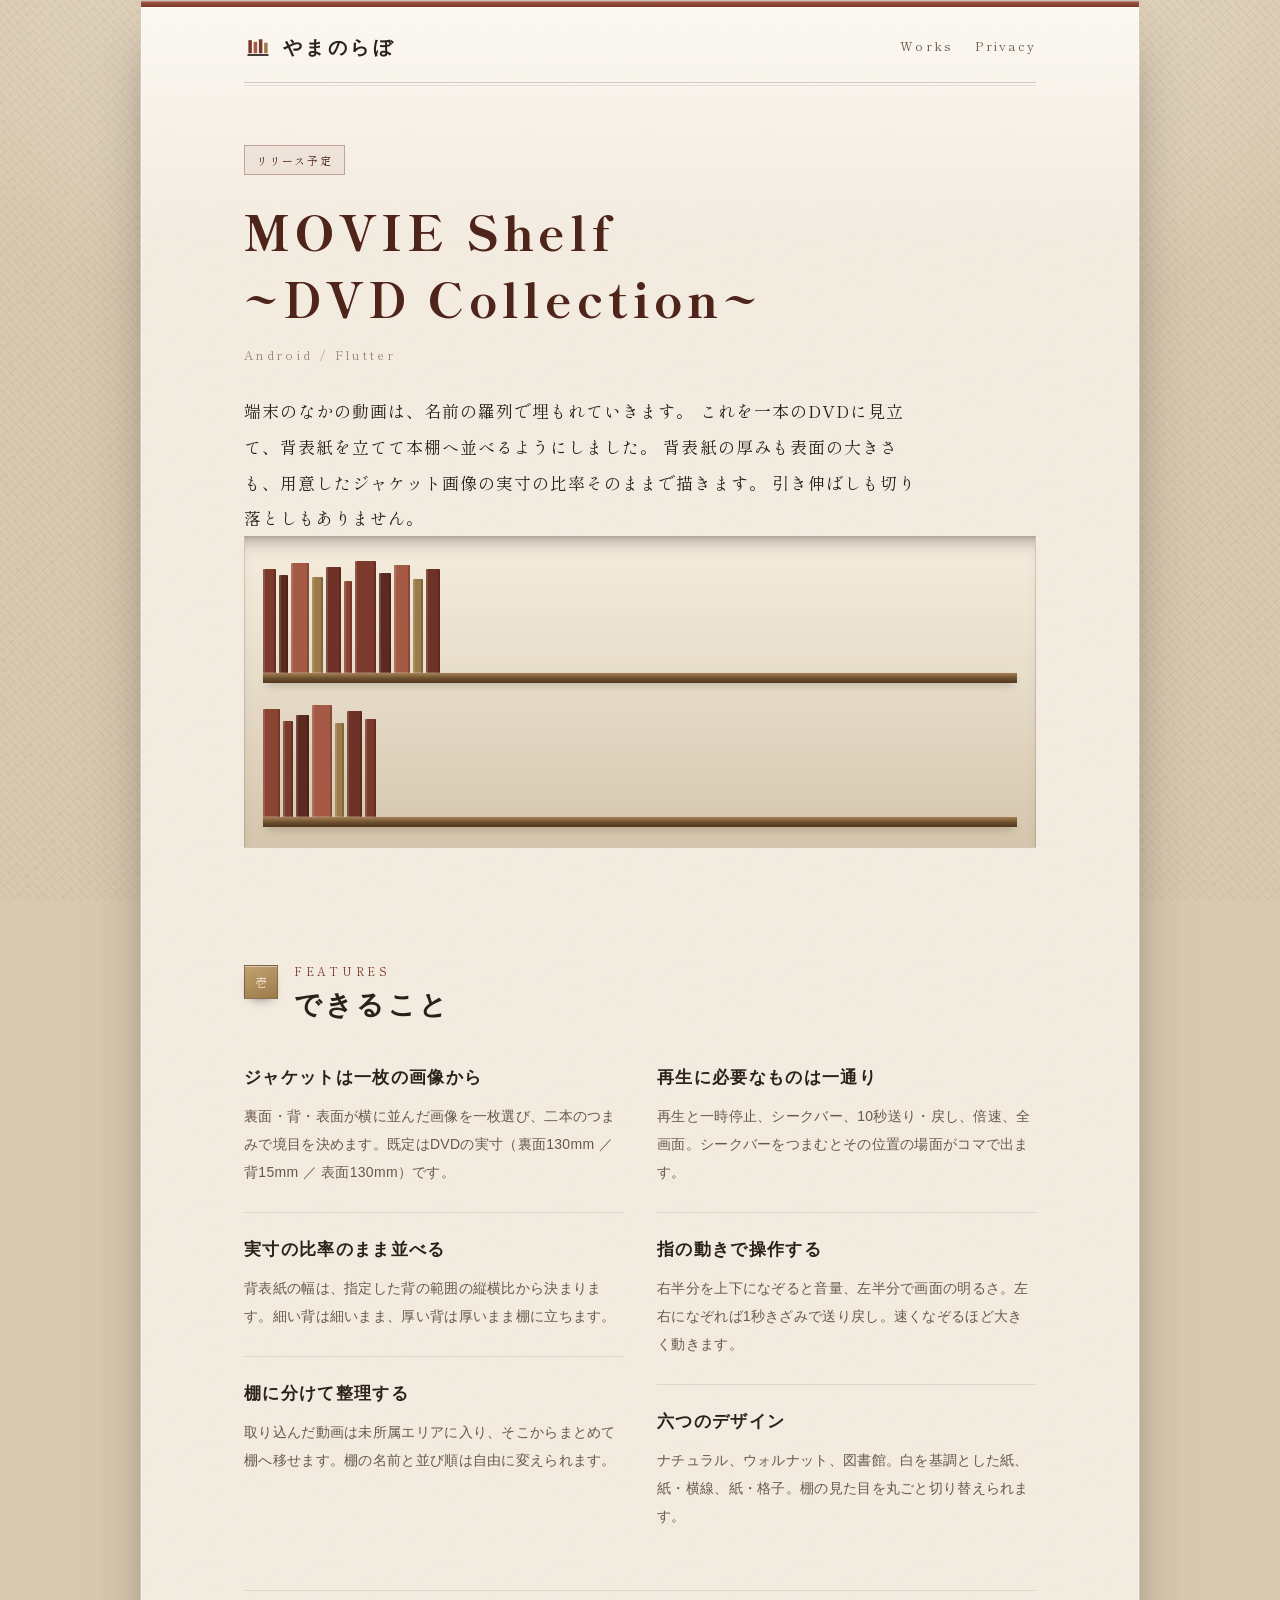
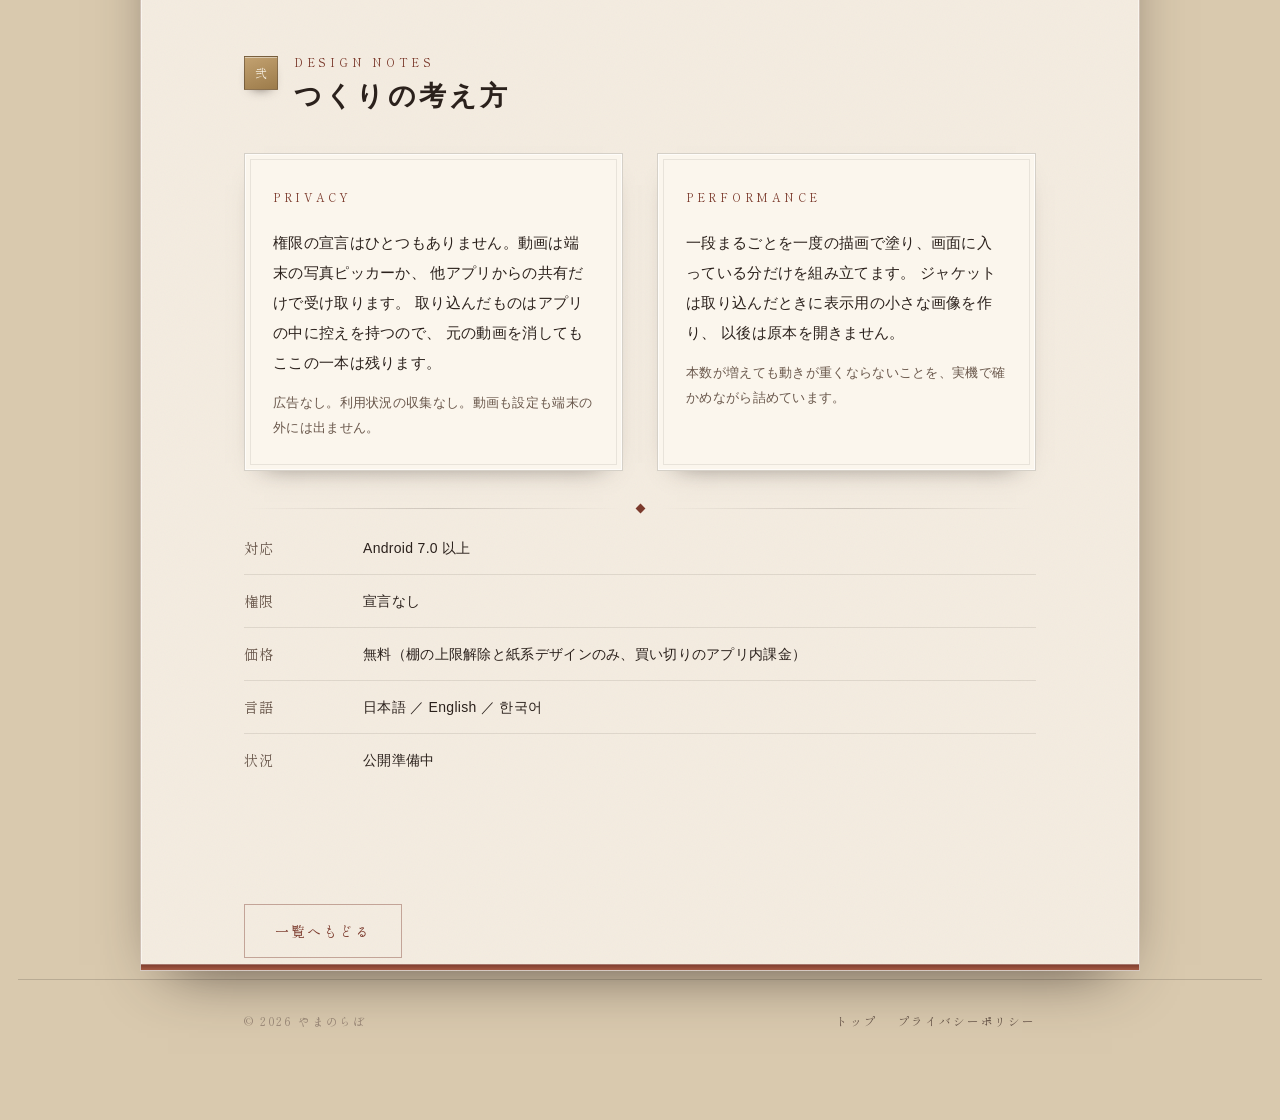
==== movie-shelf.html @ 4695aff2 "Add files via upload" ====
<!DOCTYPE html>
<html lang="ja">
<head>
<meta charset="UTF-8">
<meta name="viewport" content="width=device-width, initial-scale=1.0">
<title>MOVIE Shelf ~DVD Collection~ — やまのらぼ</title>
<meta name="description" content="端末のなかの動画を、背表紙と表面ジャケットのある一本のDVDに見立てて本棚へ並べる Android 向けビューア。権限の宣言はなく、動画も設定も端末の外へ出ません。">
<meta property="og:type" content="article">
<meta property="og:title" content="MOVIE Shelf ~DVD Collection~">
<meta property="og:description" content="動画を、DVDのように本棚へ。">
<link rel="icon" href="data:image/svg+xml,%3Csvg xmlns='http://www.w3.org/2000/svg' viewBox='0 0 32 32'%3E%3Crect width='32' height='32' fill='%23f4ece0'/%3E%3Crect x='5' y='7' width='4' height='15' fill='%237b3a2c'/%3E%3Crect x='11' y='9' width='4' height='13' fill='%23a45a44'/%3E%3Crect x='17' y='6' width='4' height='16' fill='%237b3a2c'/%3E%3Crect x='23' y='10' width='4' height='12' fill='%239c7b4a'/%3E%3Crect x='4' y='23' width='24' height='2' fill='%232b211c'/%3E%3C/svg%3E">
<link rel="preconnect" href="https://fonts.googleapis.com">
<link rel="preconnect" href="https://fonts.gstatic.com" crossorigin>
<link href="https://fonts.googleapis.com/css2?family=Shippori+Mincho+B1:wght@400;600;800&family=Zen+Kaku+Gothic+New:wght@400;500&display=swap" rel="stylesheet">
<link rel="stylesheet" href="style.css">
<style>
  .head { padding: 62px 0 52px; }
  .head .tag { margin-bottom: 22px; }
  .head h1 {
    font-family: var(--mincho);
    font-weight: 800;
    font-size: clamp(28px, 5.6vw, 48px);
    letter-spacing: .1em;
    line-height: 1.4;
    color: var(--brand-deep);
  }
  .head .sub {
    margin-top: 12px;
    font-family: var(--mincho);
    font-size: 12px;
    letter-spacing: .28em;
    color: var(--ink-thin);
  }
  .head .lead {
    margin-top: 26px;
    font-family: var(--mincho);
    font-size: clamp(14.5px, 2.4vw, 17px);
    letter-spacing: .06em;
    line-height: 2.1;
    max-width: 40em;
  }


  .grid2 { display: grid; grid-template-columns: 1fr 1fr; gap: 34px; }
  @media (max-width: 720px) { .grid2 { grid-template-columns: 1fr; gap: 26px; } }

  .feat { border-top: 1px solid var(--rule-soft); padding-top: 20px; margin-top: 26px; }
  .feat:first-of-type { border-top: 0; padding-top: 0; margin-top: 0; }
  .feat h3 {
    font-family: var(--mincho);
    font-weight: 600;
    font-size: 16.5px;
    letter-spacing: .08em;
    margin-bottom: 8px;
  }
  .feat p { font-size: 14px; color: var(--ink-mid); }

  .back { margin: 58px 0 6px; }
</style>
</head>
<body>

<div class="sheet">
<div class="wrap">

  <header>
    <a class="logo" href="./">
      <svg class="mark" viewBox="0 0 32 32" aria-hidden="true">
        <rect x="5" y="7" width="4" height="15" fill="#7b3a2c"/>
        <rect x="11" y="9" width="4" height="13" fill="#a45a44"/>
        <rect x="17" y="6" width="4" height="16" fill="#7b3a2c"/>
        <rect x="23" y="10" width="4" height="12" fill="#9c7b4a"/>
        <rect x="4" y="23" width="24" height="2" fill="#2b211c"/>
      </svg>
      <span class="name">やまのらぼ</span>
    </a>
    <nav>
      <a href="./#works">Works</a>
      <a href="privacy.html">Privacy</a>
    </nav>
  </header>

  <div class="head">
    <span class="tag">リリース予定</span>
    <h1>MOVIE Shelf<br>~DVD Collection~</h1>
    <p class="sub">Android / Flutter</p>
    <p class="lead">
      端末のなかの動画は、名前の羅列で埋もれていきます。
      これを一本のDVDに見立て、背表紙を立てて本棚へ並べるようにしました。
      背表紙の厚みも表面の大きさも、用意したジャケット画像の実寸の比率そのままで描きます。
      引き伸ばしも切り落としもありません。
    </p>

    <div class="shelf" aria-hidden="true">
      <div class="row">
        <i style="width:13px;height:104px;background:#7b3a2c"></i>
        <i style="width:9px;height:98px;background:#5d2a20"></i>
        <i style="width:18px;height:110px;background:#a45a44"></i>
        <i style="width:11px;height:96px;background:#9c7b4a"></i>
        <i style="width:15px;height:106px;background:#6f3226"></i>
        <i style="width:8px;height:92px;background:#8a4433"></i>
        <i style="width:21px;height:112px;background:#7b3a2c"></i>
        <i style="width:12px;height:100px;background:#5d2a20"></i>
        <i style="width:16px;height:108px;background:#a45a44"></i>
        <i style="width:10px;height:94px;background:#9c7b4a"></i>
        <i style="width:14px;height:104px;background:#6f3226"></i>
      </div>
      <div class="plank"></div>
      <div class="row">
        <i style="width:17px;height:108px;background:#8a4433"></i>
        <i style="width:10px;height:96px;background:#7b3a2c"></i>
        <i style="width:13px;height:102px;background:#5d2a20"></i>
        <i style="width:20px;height:112px;background:#a45a44"></i>
        <i style="width:9px;height:94px;background:#9c7b4a"></i>
        <i style="width:15px;height:106px;background:#6f3226"></i>
        <i style="width:11px;height:98px;background:#7b3a2c"></i>
      </div>
      <div class="plank"></div>
    </div>
  </div>

  <!-- ===== 特長 ===== -->
  <section>
    <div class="sec-head">
      <span class="plate">壱</span>
      <div>
        <span class="eyebrow">Features</span>
        <h2>できること</h2>
      </div>
    </div>

    <div class="grid2">
      <div>
        <div class="feat">
          <h3>ジャケットは一枚の画像から</h3>
          <p>裏面・背・表面が横に並んだ画像を一枚選び、二本のつまみで境目を決めます。既定はDVDの実寸（裏面130mm ／ 背15mm ／ 表面130mm）です。</p>
        </div>
        <div class="feat">
          <h3>実寸の比率のまま並べる</h3>
          <p>背表紙の幅は、指定した背の範囲の縦横比から決まります。細い背は細いまま、厚い背は厚いまま棚に立ちます。</p>
        </div>
        <div class="feat">
          <h3>棚に分けて整理する</h3>
          <p>取り込んだ動画は未所属エリアに入り、そこからまとめて棚へ移せます。棚の名前と並び順は自由に変えられます。</p>
        </div>
      </div>

      <div>
        <div class="feat">
          <h3>再生に必要なものは一通り</h3>
          <p>再生と一時停止、シークバー、10秒送り・戻し、倍速、全画面。シークバーをつまむとその位置の場面がコマで出ます。</p>
        </div>
        <div class="feat">
          <h3>指の動きで操作する</h3>
          <p>右半分を上下になぞると音量、左半分で画面の明るさ。左右になぞれば1秒きざみで送り戻し。速くなぞるほど大きく動きます。</p>
        </div>
        <div class="feat">
          <h3>六つのデザイン</h3>
          <p>ナチュラル、ウォルナット、図書館。白を基調とした紙、紙・横線、紙・格子。棚の見た目を丸ごと切り替えられます。</p>
        </div>
      </div>
    </div>
  </section>

  <!-- ===== 考え方 ===== -->
  <section>
    <div class="sec-head">
      <span class="plate">弐</span>
      <div>
        <span class="eyebrow">Design notes</span>
        <h2>つくりの考え方</h2>
      </div>
    </div>

    <div class="grid2">
      <div class="card">
        <span class="eyebrow">Privacy</span>
        <p class="lead" style="margin-top:16px">
          権限の宣言はひとつもありません。動画は端末の写真ピッカーか、
          他アプリからの共有だけで受け取ります。
          取り込んだものはアプリの中に控えを持つので、
          元の動画を消してもここの一本は残ります。
        </p>
        <p class="note" style="margin-top:12px">
          広告なし。利用状況の収集なし。動画も設定も端末の外には出ません。
        </p>
      </div>

      <div class="card">
        <span class="eyebrow">Performance</span>
        <p class="lead" style="margin-top:16px">
          一段まるごとを一度の描画で塗り、画面に入っている分だけを組み立てます。
          ジャケットは取り込んだときに表示用の小さな画像を作り、
          以後は原本を開きません。
        </p>
        <p class="note" style="margin-top:12px">
          本数が増えても動きが重くならないことを、実機で確かめながら詰めています。
        </p>
      </div>
    </div>

    <div class="divider" style="margin:34px 0 10px"><i></i></div>
    <table class="spec">
      <tr><th>対応</th><td>Android 7.0 以上</td></tr>
      <tr><th>権限</th><td>宣言なし</td></tr>
      <tr><th>価格</th><td>無料（棚の上限解除と紙系デザインのみ、買い切りのアプリ内課金）</td></tr>
      <tr><th>言語</th><td>日本語 ／ English ／ 한국어</td></tr>
      <tr><th>状況</th><td>公開準備中</td></tr>
    </table>
  </section>

  <div class="back">
    <a class="btn ghost" href="./#works">一覧へもどる</a>
  </div>

</div>
</div>

<footer>
  <div class="foot-in">
    <small>&copy; 2026 やまのらぼ</small>
    <div class="foot-nav">
      <a href="./">トップ</a>
      <a href="privacy.html">プライバシーポリシー</a>
    </div>
  </div>
</footer>

</body>
</html>
---- style.css ----
@charset "UTF-8";
/* =========================================================
   やまのらぼ — 共通スタイル
   赤茶を基調にした、古い紙と活版印刷のような佇まい。
   写真は一枚も使わず、地の紙・罫・本棚まで CSS と SVG で描いています。
   色を変えたいときは :root の値だけを触ってください。
   ========================================================= */

:root {
  /* 紙 */
  --board:      #d9c9ae;   /* いちばん外側。台紙 */
  --paper:      #f4ece0;   /* 本体の紙 */
  --paper-lit:  #fbf6ed;   /* カードなど、少し明るい紙 */
  --paper-deep: #e8dcc7;   /* 沈んだ紙。帯の下地 */

  /* 墨 */
  --ink:        #2b211c;
  --ink-mid:    #6a584c;
  --ink-thin:   #9a8878;

  /* 赤茶（基調色） */
  --brand:      #7b3a2c;
  --brand-deep: #4f241b;
  --brand-lit:  #a45a44;

  /* 真鍮 */
  --brass:      #9c7b4a;
  --brass-lit:  #c3a271;

  --rule:       rgba(43, 33, 28, .18);
  --rule-soft:  rgba(43, 33, 28, .10);

  --mincho: "Shippori Mincho B1", "Hiragino Mincho ProN", "Yu Mincho", serif;
  --gothic: "Zen Kaku Gothic New", "Hiragino Sans", "Yu Gothic", sans-serif;

  --w: 1000px;
}

* { margin: 0; padding: 0; box-sizing: border-box; }
html { scroll-behavior: smooth; }

/* ---------------------------------------------------------
   台紙。紙の粒と、四隅がわずかに沈む陰影を重ねる
   --------------------------------------------------------- */
body {
  font-family: var(--gothic);
  color: var(--ink);
  background-color: var(--board);
  background-image:
    /* 粒子 */
    url("data:image/svg+xml,%3Csvg xmlns='http://www.w3.org/2000/svg' width='140' height='140'%3E%3Cfilter id='n'%3E%3CfeTurbulence type='fractalNoise' baseFrequency='0.85' numOctaves='3' stitchTiles='stitch'/%3E%3C/filter%3E%3Crect width='140' height='140' filter='url(%23n)' opacity='0.055'/%3E%3C/svg%3E"),
    /* 斜めの織り目 */
    repeating-linear-gradient(48deg, rgba(79, 36, 27, .05) 0 1px, rgba(79, 36, 27, 0) 1px 6px),
    repeating-linear-gradient(-42deg, rgba(43, 33, 28, .035) 0 1px, rgba(43, 33, 28, 0) 1px 8px),
    /* 中央がわずかに明るい */
    radial-gradient(ellipse 90% 60% at 50% 0%, rgba(255, 250, 240, .5), rgba(255, 250, 240, 0) 70%);
  background-attachment: fixed;
  font-size: 15px;
  line-height: 2;
  letter-spacing: .02em;
  overflow-x: hidden;
  -webkit-font-smoothing: antialiased;
  padding: 0 18px 46px;
}
@media (max-width: 620px) { body { padding: 0 8px 30px; } }

/* ---------------------------------------------------------
   本体の紙。台紙の上に一枚敷く
   --------------------------------------------------------- */
.sheet {
  max-width: var(--w);
  margin: 0 auto;
  background-color: var(--paper);
  background-image:
    url("data:image/svg+xml,%3Csvg xmlns='http://www.w3.org/2000/svg' width='120' height='120'%3E%3Cfilter id='m'%3E%3CfeTurbulence type='fractalNoise' baseFrequency='0.9' numOctaves='2' stitchTiles='stitch'/%3E%3C/filter%3E%3Crect width='120' height='120' filter='url(%23m)' opacity='0.04'/%3E%3C/svg%3E"),
    linear-gradient(180deg, rgba(255, 253, 248, .8), rgba(255, 253, 248, 0) 240px);
  border: 1px solid rgba(79, 36, 27, .22);
  box-shadow:
    0 0 0 1px rgba(255, 255, 255, .5) inset,
    0 22px 60px -28px rgba(43, 33, 28, .85);
  position: relative;
}

/* 紙の上下に赤茶の細い帯を敷く（本の見返しの体裁） */
.sheet::before,
.sheet::after {
  content: "";
  display: block;
  height: 6px;
  background:
    linear-gradient(180deg, var(--brand-lit), var(--brand));
  box-shadow: 0 1px 0 rgba(255, 255, 255, .3) inset;
}
.sheet::after { background: linear-gradient(0deg, var(--brand-lit), var(--brand)); }

.wrap { max-width: 860px; margin: 0 auto; padding: 0 34px; }
@media (max-width: 620px) { .wrap { padding: 0 20px; } }

a { color: var(--brand); }

/* ---------------------------------------------------------
   見出しまわり
   --------------------------------------------------------- */
.eyebrow {
  font-family: var(--mincho);
  font-size: 11px;
  letter-spacing: .34em;
  text-transform: uppercase;
  color: var(--brand);
  display: inline-block;
}

/* 節の見出し。左に真鍮の小札を置く */
.sec-head {
  margin-bottom: 34px;
  display: flex;
  align-items: flex-start;
  gap: 16px;
}
.plate {
  flex: none;
  width: 34px; height: 34px;
  display: grid;
  place-items: center;
  font-family: var(--mincho);
  font-size: 12px;
  letter-spacing: .04em;
  color: #f6efe2;
  background: linear-gradient(160deg, var(--brass-lit), var(--brass));
  border: 1px solid rgba(43, 33, 28, .35);
  box-shadow: 0 1px 0 rgba(255, 255, 255, .45) inset,
              0 6px 12px -8px rgba(43, 33, 28, .8);
  margin-top: 5px;
}
.sec-head h2 {
  font-family: var(--mincho);
  font-weight: 600;
  font-size: clamp(20px, 3.4vw, 27px);
  letter-spacing: .12em;
  line-height: 1.6;
}
.sec-head .eyebrow { display: block; margin-bottom: 2px; }

/* 中央に菱形を置いた区切り罫 */
.divider {
  display: flex;
  align-items: center;
  gap: 14px;
  margin: 0;
}
.divider::before, .divider::after {
  content: "";
  flex: 1;
  height: 1px;
  background: linear-gradient(90deg, transparent, var(--rule), transparent);
}
.divider i {
  display: block;
  width: 7px; height: 7px;
  background: var(--brand);
  transform: rotate(45deg);
}

/* ---------------------------------------------------------
   ヘッダー
   --------------------------------------------------------- */
header {
  display: flex;
  justify-content: space-between;
  align-items: center;
  gap: 16px;
  padding: 26px 0 20px;
  border-bottom: 1px solid var(--rule);
  position: relative;
}
/* 二本目の細い罫 */
header::after {
  content: "";
  position: absolute;
  left: 0; right: 0; bottom: -4px;
  height: 1px;
  background: var(--rule-soft);
}

.logo { display: inline-flex; align-items: center; gap: 11px; text-decoration: none; color: var(--ink); }
.logo .mark { display: block; width: 28px; height: 28px; }
.logo .name {
  font-family: var(--mincho);
  font-weight: 600;
  font-size: 19px;
  letter-spacing: .18em;
  line-height: 1;
}

nav { display: flex; gap: 22px; }
nav a {
  font-family: var(--mincho);
  font-size: 12.5px;
  letter-spacing: .18em;
  text-decoration: none;
  color: var(--ink-mid);
  padding-bottom: 3px;
  border-bottom: 1px solid transparent;
  transition: color .2s, border-color .2s;
}
nav a:hover { color: var(--brand); border-bottom-color: var(--brand); }

@media (max-width: 560px) {
  nav { gap: 14px; }
  nav a { font-size: 11.5px; letter-spacing: .1em; }
  .logo .name { font-size: 17px; letter-spacing: .12em; }
  .logo .mark { width: 24px; height: 24px; }
}

/* ---------------------------------------------------------
   節
   --------------------------------------------------------- */
section { padding: 60px 0; border-bottom: 1px solid var(--rule-soft); }
section:last-of-type { border-bottom: 0; }

/* ---------------------------------------------------------
   紙のカード（内側にもう一本の罫を入れる）
   --------------------------------------------------------- */
.card {
  background: var(--paper-lit);
  border: 1px solid var(--rule);
  padding: 28px 28px 30px;
  box-shadow:
    0 0 0 1px rgba(255, 255, 255, .7) inset,
    0 0 0 5px var(--paper-lit) inset,
    0 0 0 6px rgba(43, 33, 28, .09) inset,
    0 12px 26px -20px rgba(43, 33, 28, .7);
}
@media (max-width: 560px) { .card { padding: 22px 20px 24px; } }

/* ---------------------------------------------------------
   文章
   --------------------------------------------------------- */
p + p { margin-top: 1.05em; }
.lead { font-size: 15px; }
.note { font-size: 13px; color: var(--ink-mid); line-height: 1.95; }

/* 冒頭の一文字を大きく（活版の飾り）*/
.dropcap::first-letter {
  font-family: var(--mincho);
  font-size: 2.9em;
  font-weight: 800;
  float: left;
  line-height: .96;
  margin: .08em .16em 0 0;
  color: var(--brand);
}

/* ---------------------------------------------------------
   罫だけの一覧
   --------------------------------------------------------- */
.spec { width: 100%; border-collapse: collapse; }
.spec th, .spec td {
  text-align: left;
  vertical-align: top;
  padding: 12px 0;
  border-bottom: 1px solid var(--rule-soft);
  font-size: 14px;
  font-weight: 400;
}
.spec th {
  width: 8.5em;
  padding-right: 18px;
  color: var(--ink-mid);
  font-family: var(--mincho);
  letter-spacing: .08em;
  white-space: nowrap;
}
.spec tr:last-child th, .spec tr:last-child td { border-bottom: 0; }
@media (max-width: 520px) {
  .spec th, .spec td { display: block; width: auto; border-bottom: 0; padding: 0; }
  .spec th { padding-top: 13px; }
  .spec td { padding-bottom: 13px; border-bottom: 1px solid var(--rule-soft); }
}

/* ---------------------------------------------------------
   箇条書き
   --------------------------------------------------------- */
.list { list-style: none; }
.list li { position: relative; padding-left: 19px; margin-top: 9px; font-size: 14.5px; }
.list li::before {
  content: "";
  position: absolute;
  left: 0; top: .82em;
  width: 5px; height: 5px;
  background: var(--brand);
  transform: rotate(45deg);
}

/* ---------------------------------------------------------
   小さな札
   --------------------------------------------------------- */
.tag {
  display: inline-block;
  font-family: var(--mincho);
  font-size: 11px;
  letter-spacing: .16em;
  padding: 3px 11px;
  color: var(--brand-deep);
  border: 1px solid rgba(123, 58, 44, .38);
  background: rgba(123, 58, 44, .07);
}
.tag.solid { color: #f6efe2; background: var(--brand); border-color: var(--brand); }

/* ---------------------------------------------------------
   釦
   --------------------------------------------------------- */
.btn {
  display: inline-block;
  font-family: var(--mincho);
  font-size: 14px;
  letter-spacing: .14em;
  text-decoration: none;
  color: #f6efe2;
  background: linear-gradient(180deg, var(--brand-lit), var(--brand));
  border: 1px solid var(--brand-deep);
  padding: 12px 30px;
  box-shadow: 0 1px 0 rgba(255, 255, 255, .25) inset,
              0 8px 16px -12px rgba(43, 33, 28, .9);
  transition: filter .2s, transform .15s;
}
.btn:hover { filter: brightness(.92); transform: translateY(-2px); }
.btn.ghost {
  color: var(--brand);
  background: transparent;
  border-color: rgba(123, 58, 44, .4);
  box-shadow: none;
}
.btn.ghost:hover { color: #f6efe2; background: var(--brand); }

/* ---------------------------------------------------------
   本棚（写真を使わず CSS だけで組む）
   --------------------------------------------------------- */
.shelf {
  background:
    linear-gradient(180deg, rgba(255, 250, 240, .55), rgba(0, 0, 0, .04)),
    linear-gradient(180deg, var(--paper-deep), #ddcdb2);
  border: 1px solid var(--rule);
  padding: 20px 18px 0;
  box-shadow: inset 0 16px 24px -22px rgba(43, 33, 28, .95);
}
.shelf .row { display: flex; align-items: flex-end; gap: 3px; height: 116px; }
.shelf i {
  display: block;
  border-radius: 1px 1px 0 0;
  box-shadow:
    inset -2px 0 0 rgba(0, 0, 0, .18),
    inset 2px 0 0 rgba(255, 255, 255, .14),
    0 -1px 0 rgba(255, 255, 255, .2) inset;
}
.shelf .plank {
  height: 10px;
  margin-bottom: 18px;
  background: linear-gradient(180deg, #a58254, #6b4e2e 55%, #4e3720);
  box-shadow: 0 4px 9px -4px rgba(43, 33, 28, .75);
}
.shelf .plank:last-child { margin-bottom: 20px; }
@media (max-width: 560px) { .shelf .row { height: 88px; } }

/* ---------------------------------------------------------
   登場（控えめに）
   --------------------------------------------------------- */
.rise { opacity: 0; transform: translateY(14px); transition: opacity .7s ease, transform .7s ease; }
.rise.in { opacity: 1; transform: none; }
@media (prefers-reduced-motion: reduce) {
  .rise { opacity: 1; transform: none; transition: none; }
  html { scroll-behavior: auto; }
}

/* ---------------------------------------------------------
   脚
   --------------------------------------------------------- */
footer { border-top: 1px solid var(--rule); margin-top: 8px; padding: 30px 0 40px; }
.foot-in {
  max-width: 860px;
  margin: 0 auto;
  padding: 0 34px;
  display: flex;
  justify-content: space-between;
  align-items: baseline;
  gap: 14px;
  flex-wrap: wrap;
}
@media (max-width: 620px) { .foot-in { padding: 0 20px; } }
.foot-in small,
.foot-in a {
  font-family: var(--mincho);
  font-size: 11.5px;
  letter-spacing: .16em;
}
.foot-in small { color: var(--ink-thin); }
.foot-in a { color: var(--ink-mid); text-decoration: none; border-bottom: 1px solid transparent; }
.foot-in a:hover { color: var(--brand); border-bottom-color: var(--brand); }
.foot-nav { display: flex; gap: 20px; flex-wrap: wrap; }
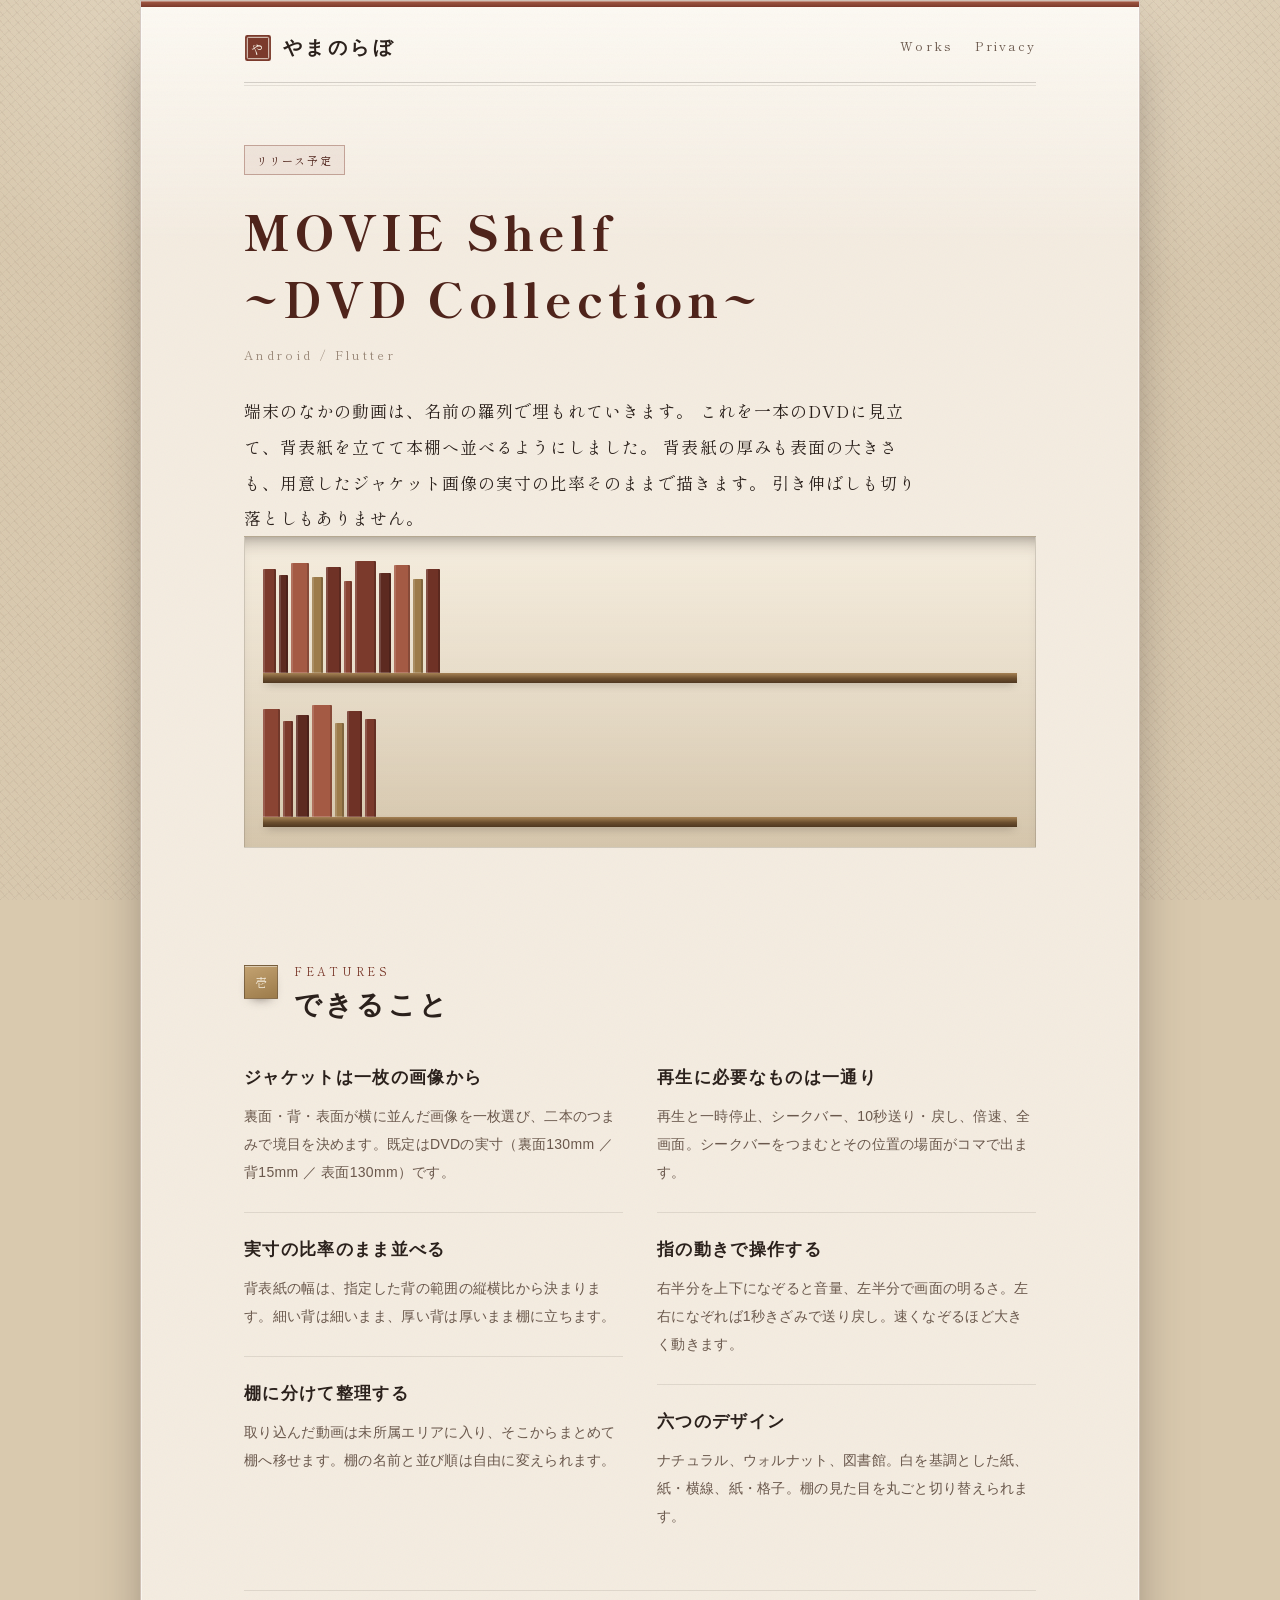
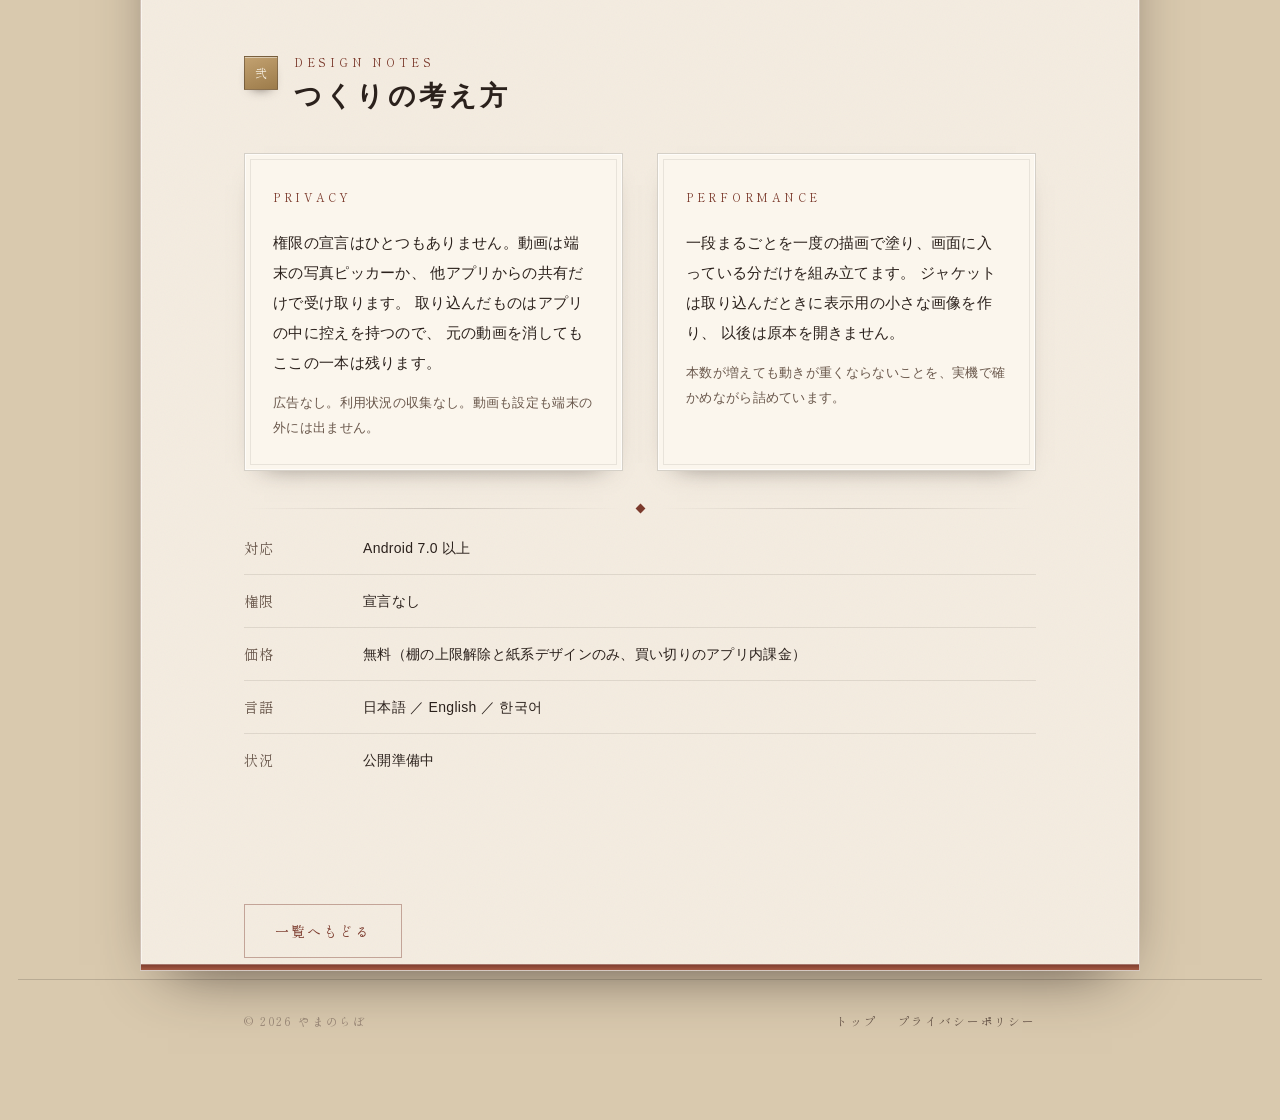
==== commit 82750507: "Add files via upload" ====
--- a/movie-shelf.html
+++ b/movie-shelf.html
@@ -8,7 +8,7 @@
 <meta property="og:type" content="article">
 <meta property="og:title" content="MOVIE Shelf ~DVD Collection~">
 <meta property="og:description" content="動画を、DVDのように本棚へ。">
-<link rel="icon" href="data:image/svg+xml,%3Csvg xmlns='http://www.w3.org/2000/svg' viewBox='0 0 32 32'%3E%3Crect width='32' height='32' fill='%23f4ece0'/%3E%3Crect x='5' y='7' width='4' height='15' fill='%237b3a2c'/%3E%3Crect x='11' y='9' width='4' height='13' fill='%23a45a44'/%3E%3Crect x='17' y='6' width='4' height='16' fill='%237b3a2c'/%3E%3Crect x='23' y='10' width='4' height='12' fill='%239c7b4a'/%3E%3Crect x='4' y='23' width='24' height='2' fill='%232b211c'/%3E%3C/svg%3E">
+<link rel="icon" href="data:image/svg+xml,%3Csvg xmlns='http://www.w3.org/2000/svg' viewBox='0 0 32 32'%3E%3Crect x='1.2' y='1.2' width='29.6' height='29.6' rx='2.5' fill='%237b3a2c'/%3E%3Crect x='3.8' y='3.8' width='24.4' height='24.4' rx='1.4' fill='none' stroke='%23f4ece0' stroke-width='1'/%3E%3Ctext x='16' y='22.6' text-anchor='middle' font-family='serif' font-size='15' fill='%23f4ece0'%3E%E3%82%84%3C/text%3E%3C/svg%3E">
 <link rel="preconnect" href="https://fonts.googleapis.com">
 <link rel="preconnect" href="https://fonts.gstatic.com" crossorigin>
 <link href="https://fonts.googleapis.com/css2?family=Shippori+Mincho+B1:wght@400;600;800&family=Zen+Kaku+Gothic+New:wght@400;500&display=swap" rel="stylesheet">
@@ -66,11 +66,9 @@
   <header>
     <a class="logo" href="./">
       <svg class="mark" viewBox="0 0 32 32" aria-hidden="true">
-        <rect x="5" y="7" width="4" height="15" fill="#7b3a2c"/>
-        <rect x="11" y="9" width="4" height="13" fill="#a45a44"/>
-        <rect x="17" y="6" width="4" height="16" fill="#7b3a2c"/>
-        <rect x="23" y="10" width="4" height="12" fill="#9c7b4a"/>
-        <rect x="4" y="23" width="24" height="2" fill="#2b211c"/>
+        <rect x="1.2" y="1.2" width="29.6" height="29.6" rx="2.5" fill="#7b3a2c"/>
+        <rect x="3.8" y="3.8" width="24.4" height="24.4" rx="1.4" fill="none" stroke="#f4ece0" stroke-width="1"/>
+        <text x="16" y="22.6" text-anchor="middle" font-family="'Shippori Mincho B1', serif" font-size="15" fill="#f4ece0">や</text>
       </svg>
       <span class="name">やまのらぼ</span>
     </a>
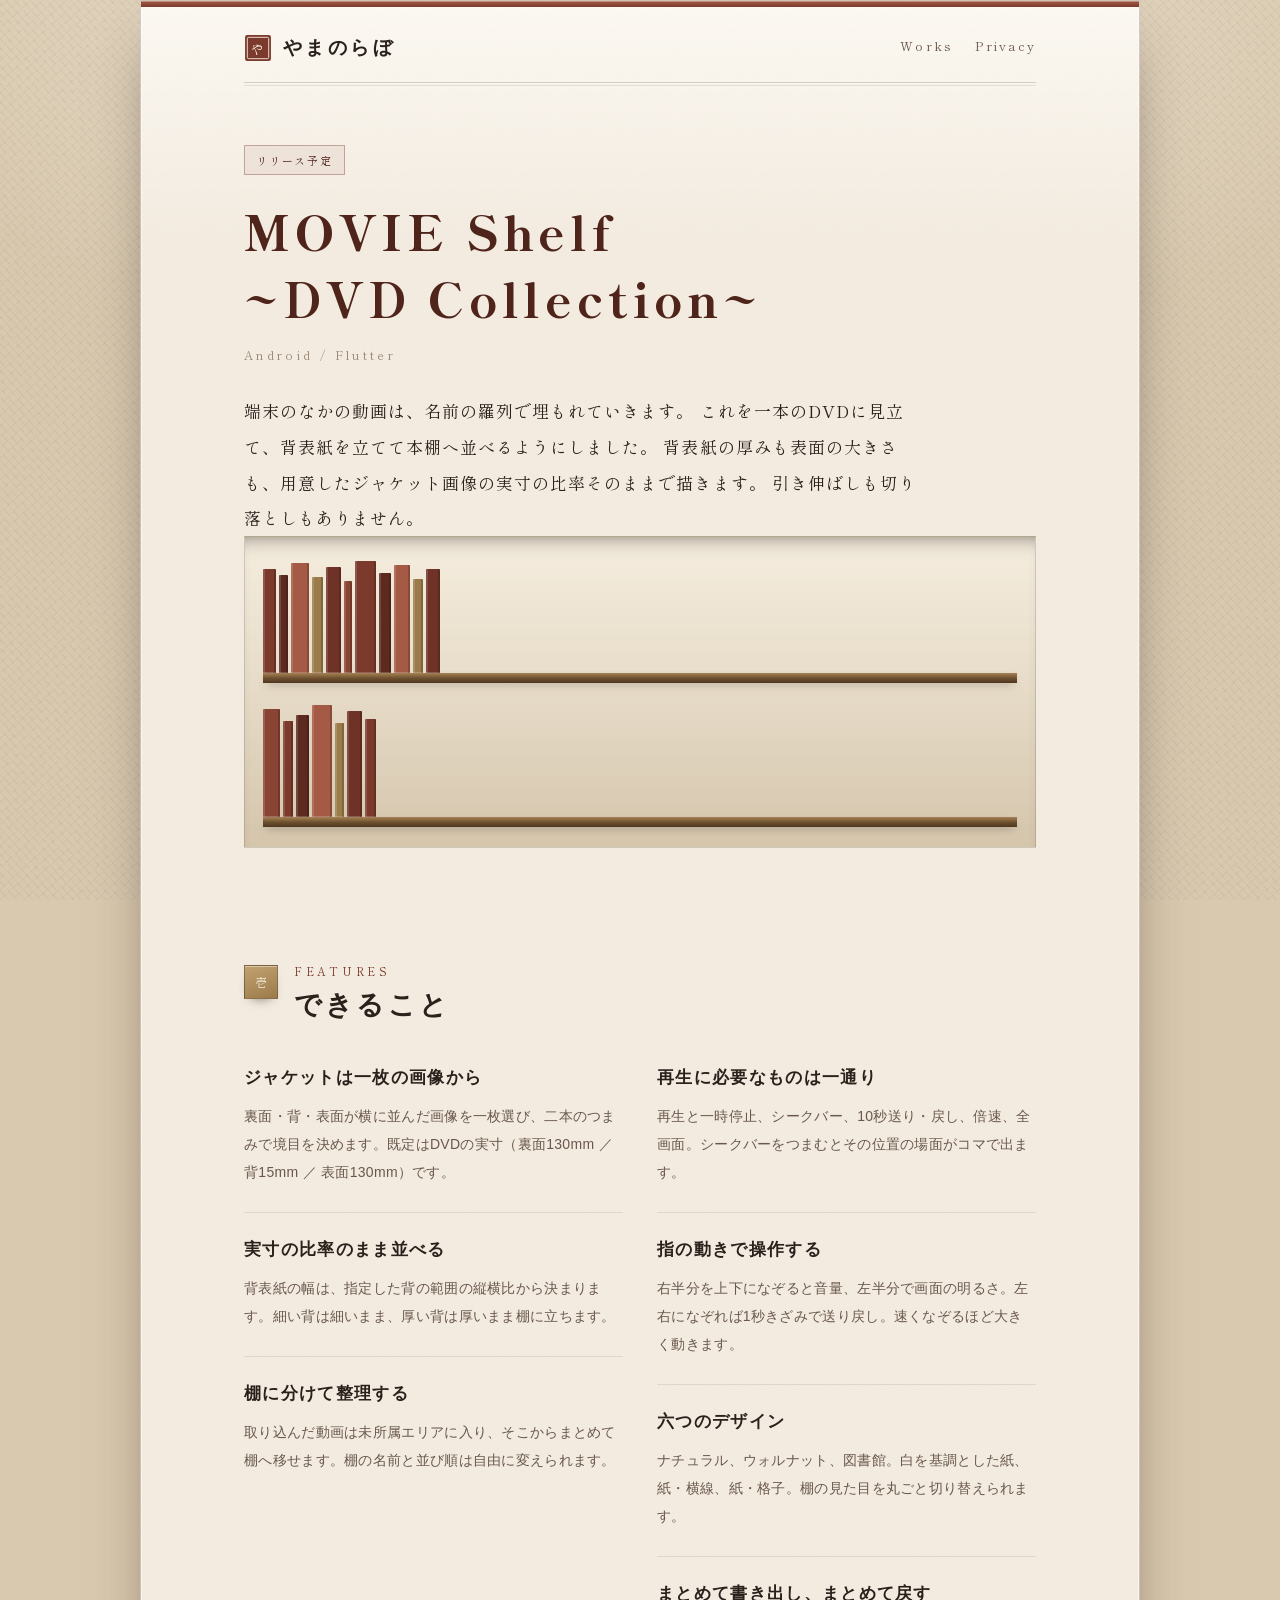
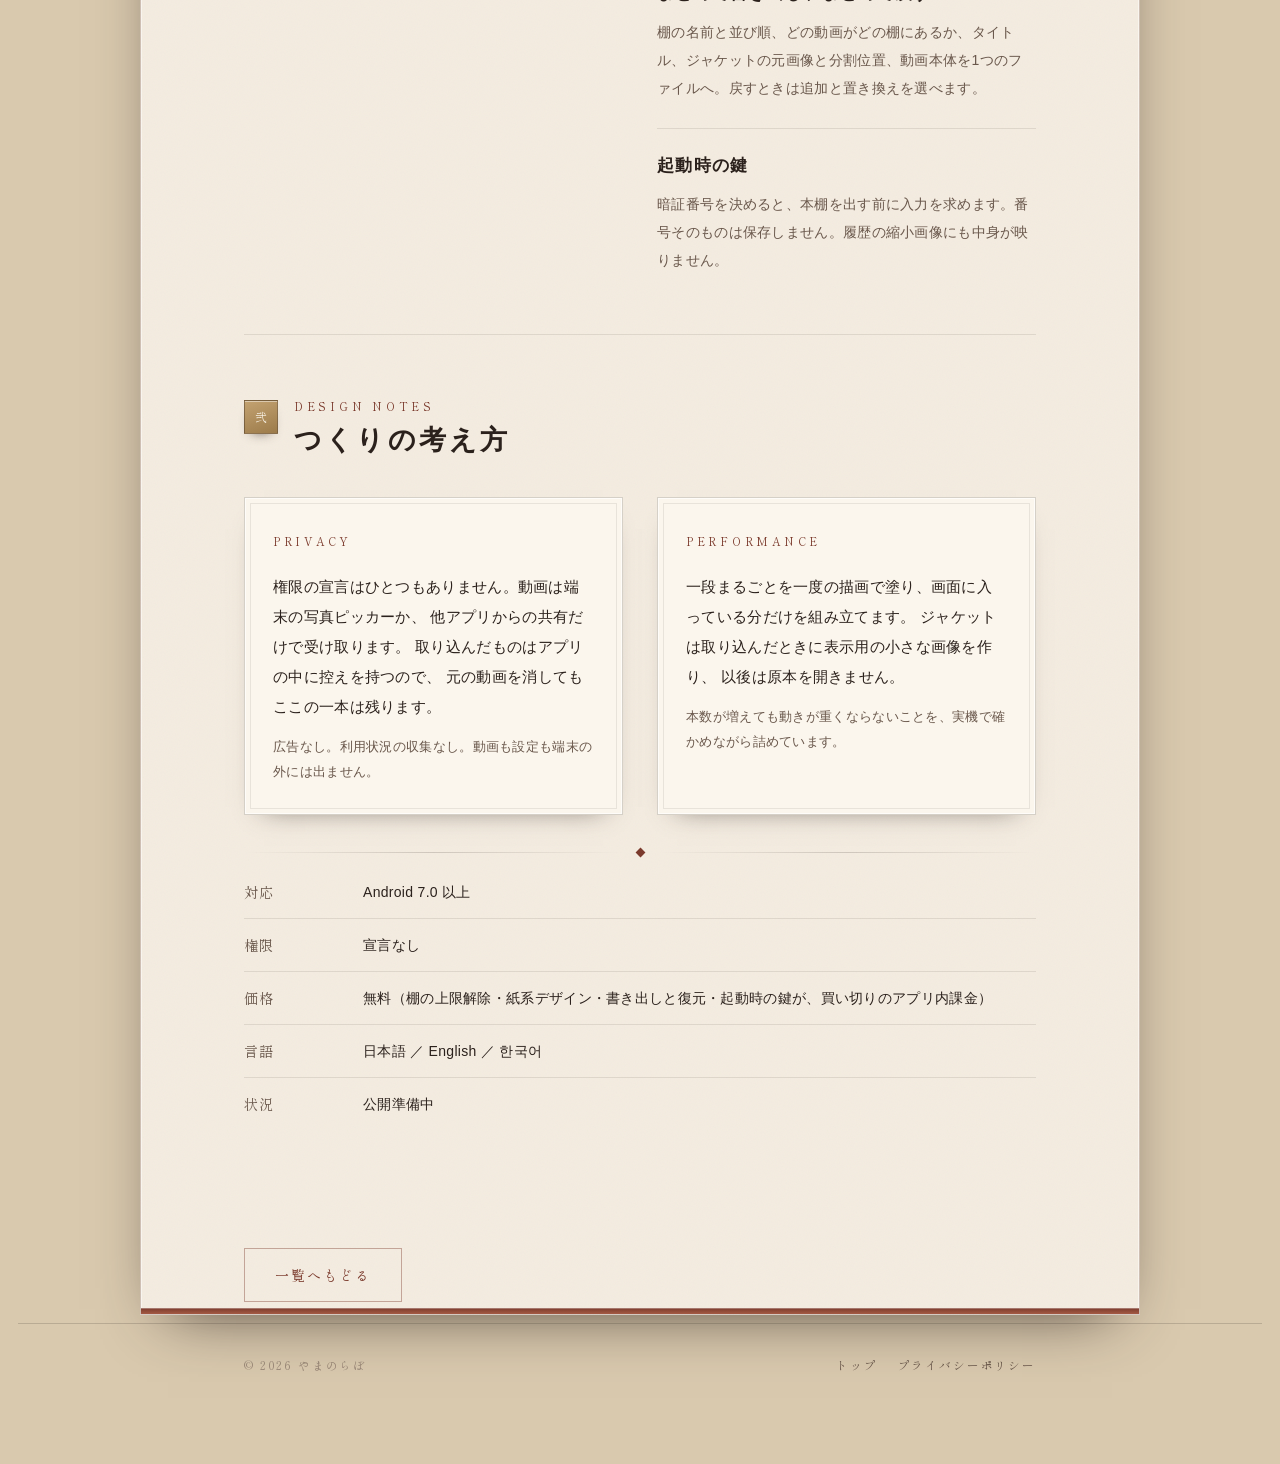
==== commit 58832f7c: "Add files via upload" ====
--- a/movie-shelf.html
+++ b/movie-shelf.html
@@ -156,6 +156,14 @@
           <h3>六つのデザイン</h3>
           <p>ナチュラル、ウォルナット、図書館。白を基調とした紙、紙・横線、紙・格子。棚の見た目を丸ごと切り替えられます。</p>
         </div>
+        <div class="feat">
+          <h3>まとめて書き出し、まとめて戻す</h3>
+          <p>棚の名前と並び順、どの動画がどの棚にあるか、タイトル、ジャケットの元画像と分割位置、動画本体を1つのファイルへ。戻すときは追加と置き換えを選べます。</p>
+        </div>
+        <div class="feat">
+          <h3>起動時の鍵</h3>
+          <p>暗証番号を決めると、本棚を出す前に入力を求めます。番号そのものは保存しません。履歴の縮小画像にも中身が映りません。</p>
+        </div>
       </div>
     </div>
   </section>
@@ -201,7 +209,7 @@
     <table class="spec">
       <tr><th>対応</th><td>Android 7.0 以上</td></tr>
       <tr><th>権限</th><td>宣言なし</td></tr>
-      <tr><th>価格</th><td>無料（棚の上限解除と紙系デザインのみ、買い切りのアプリ内課金）</td></tr>
+      <tr><th>価格</th><td>無料（棚の上限解除・紙系デザイン・書き出しと復元・起動時の鍵が、買い切りのアプリ内課金）</td></tr>
       <tr><th>言語</th><td>日本語 ／ English ／ 한국어</td></tr>
       <tr><th>状況</th><td>公開準備中</td></tr>
     </table>
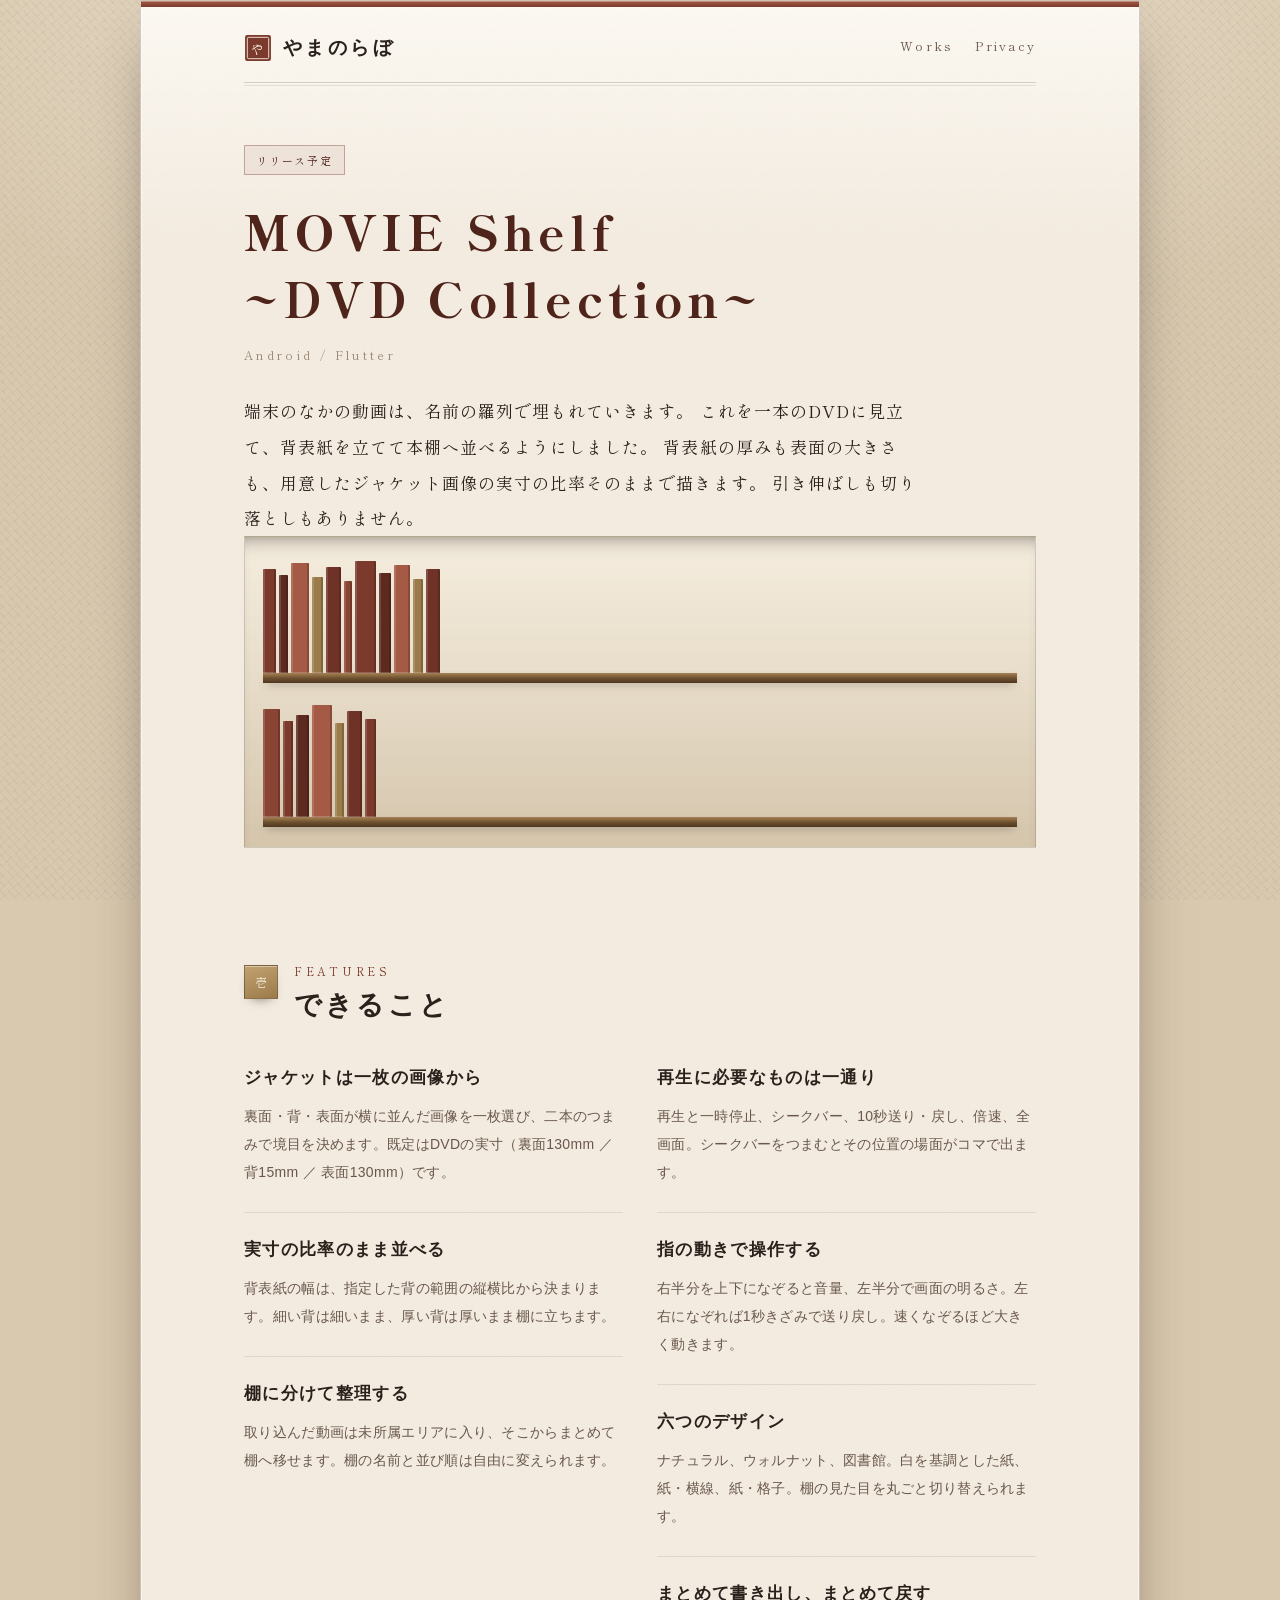
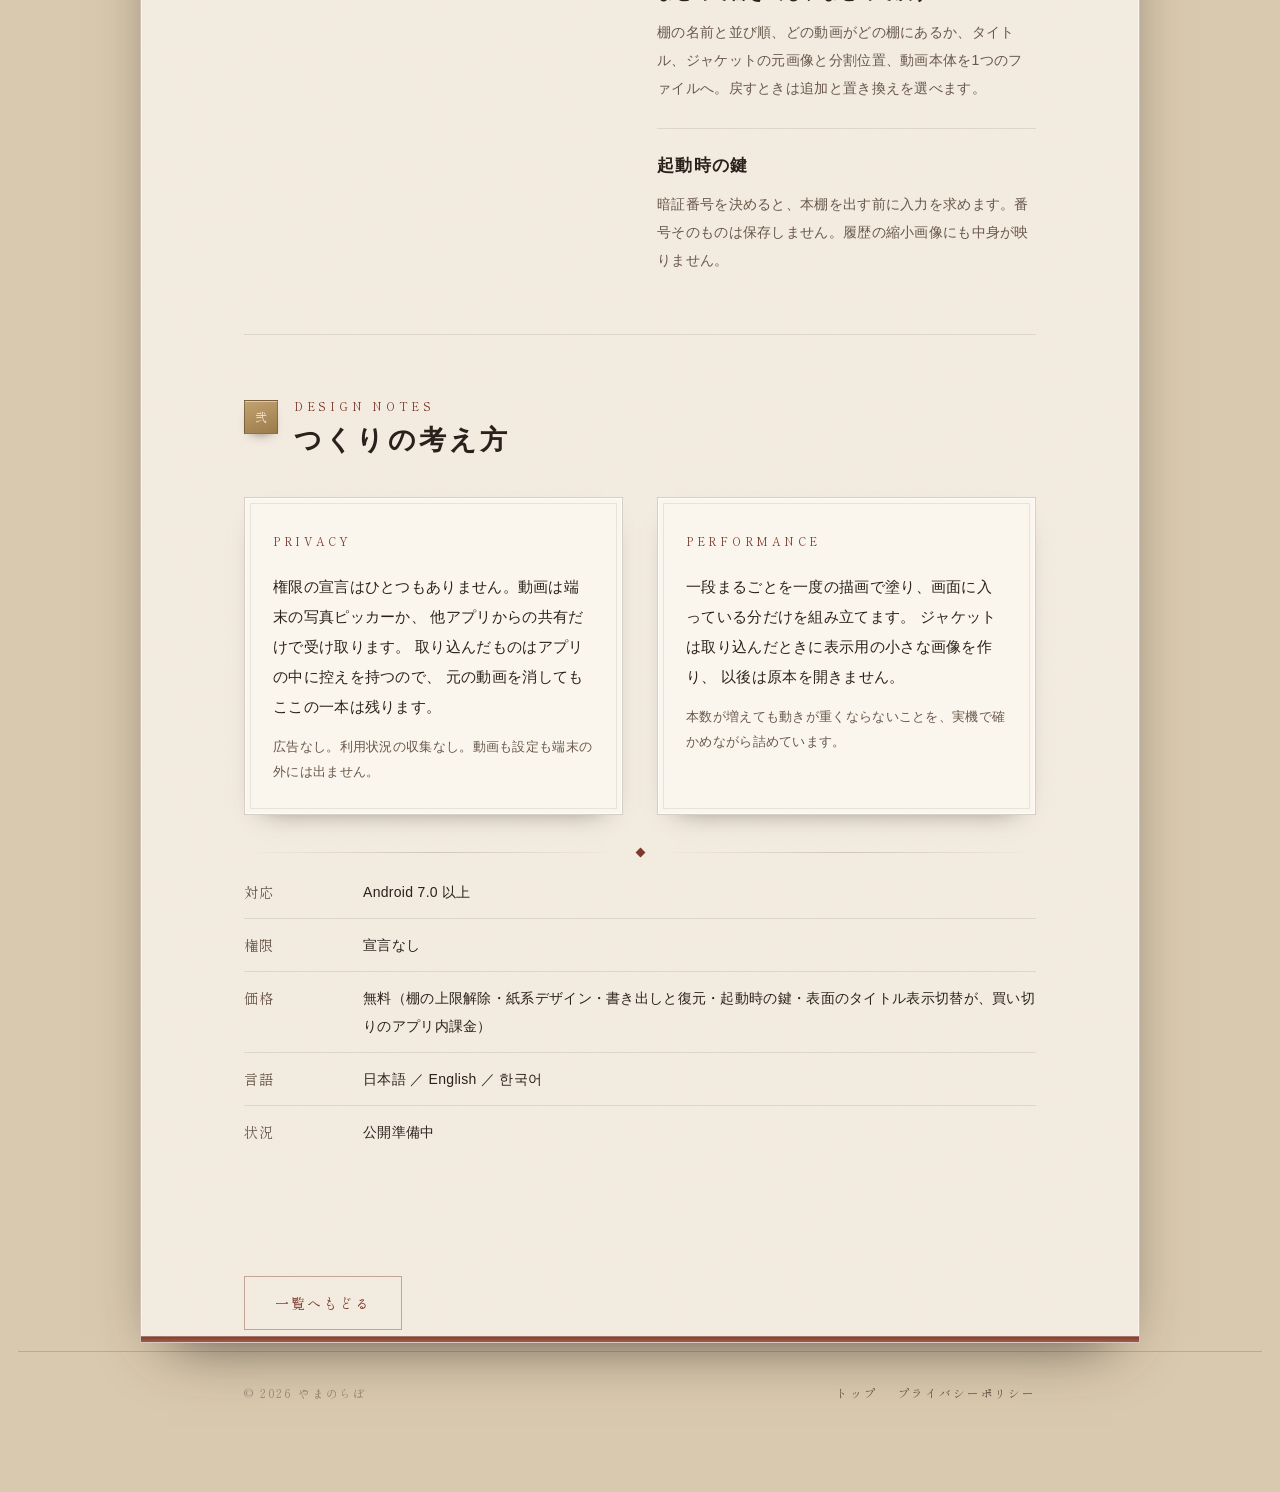
==== commit 1d9d1090: "Add files via upload" ====
--- a/movie-shelf.html
+++ b/movie-shelf.html
@@ -209,7 +209,7 @@
     <table class="spec">
       <tr><th>対応</th><td>Android 7.0 以上</td></tr>
       <tr><th>権限</th><td>宣言なし</td></tr>
-      <tr><th>価格</th><td>無料（棚の上限解除・紙系デザイン・書き出しと復元・起動時の鍵が、買い切りのアプリ内課金）</td></tr>
+      <tr><th>価格</th><td>無料（棚の上限解除・紙系デザイン・書き出しと復元・起動時の鍵・表面のタイトル表示切替が、買い切りのアプリ内課金）</td></tr>
       <tr><th>言語</th><td>日本語 ／ English ／ 한국어</td></tr>
       <tr><th>状況</th><td>公開準備中</td></tr>
     </table>
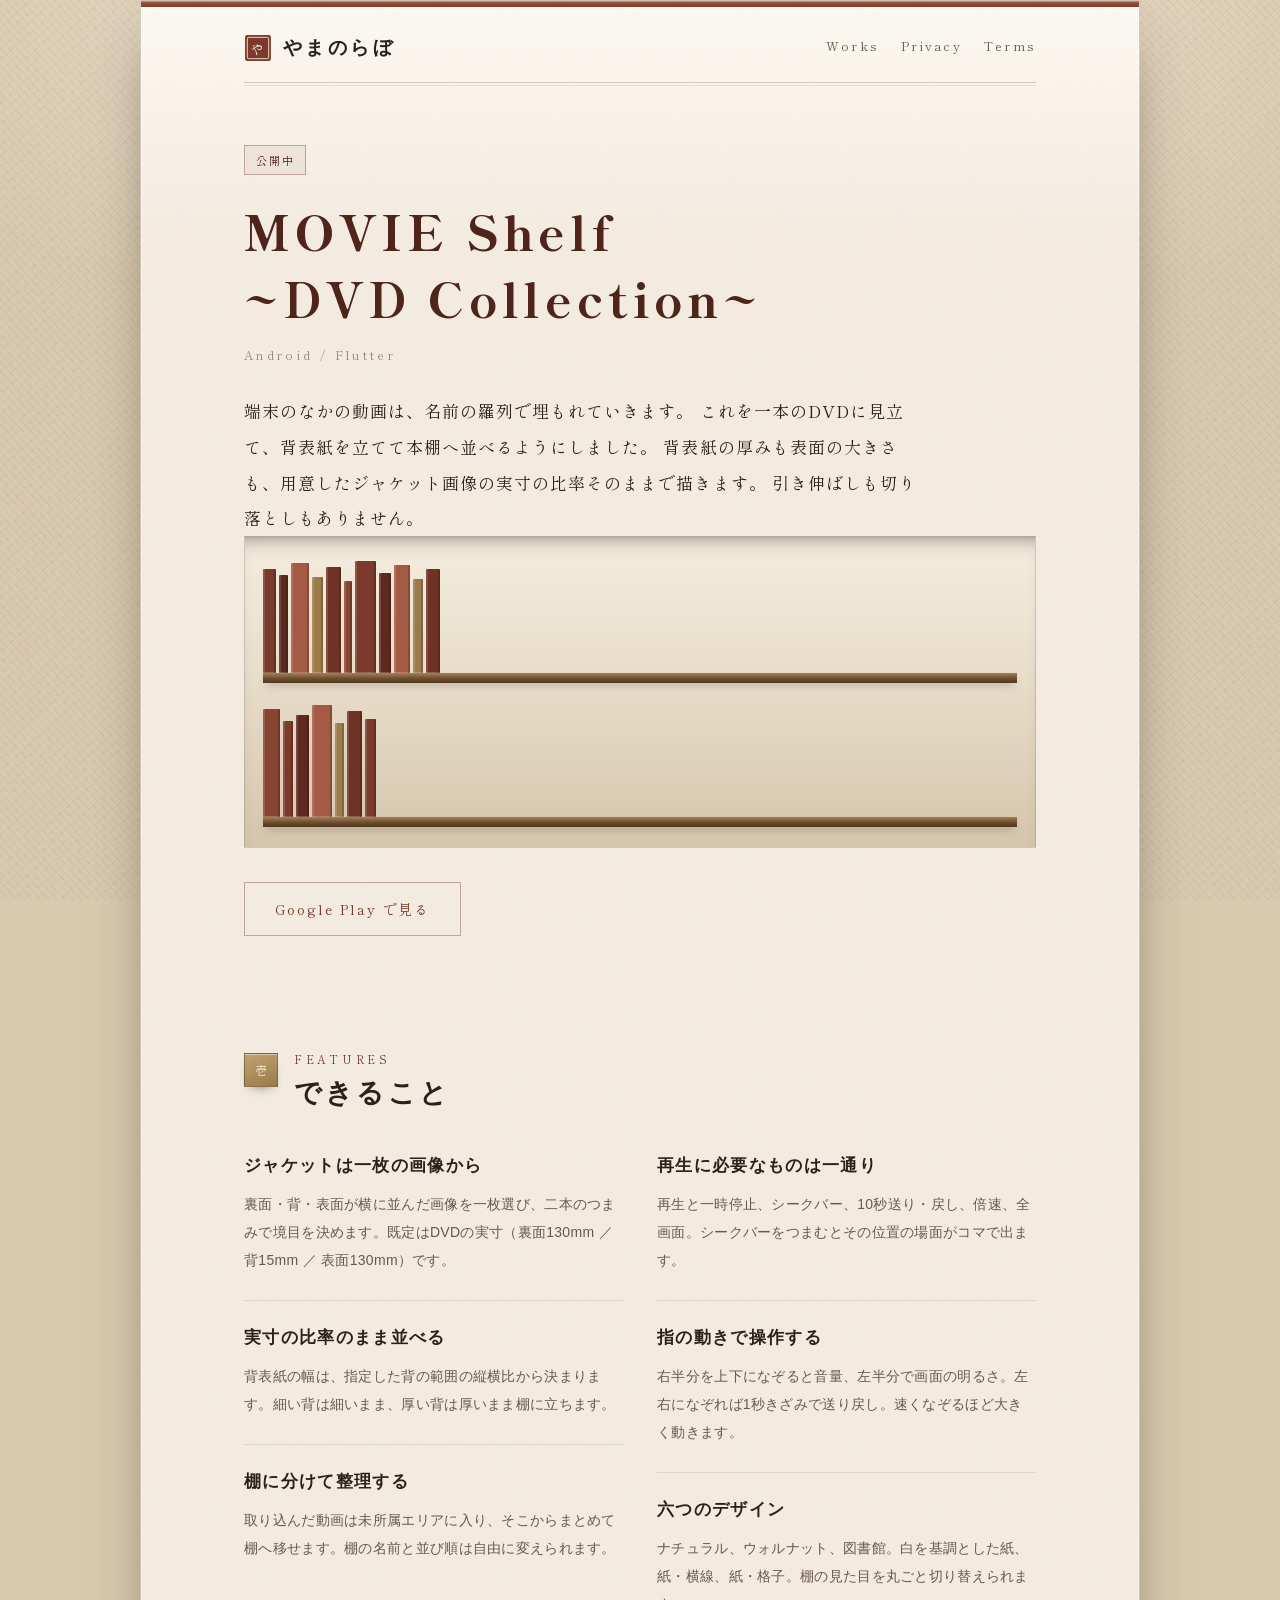
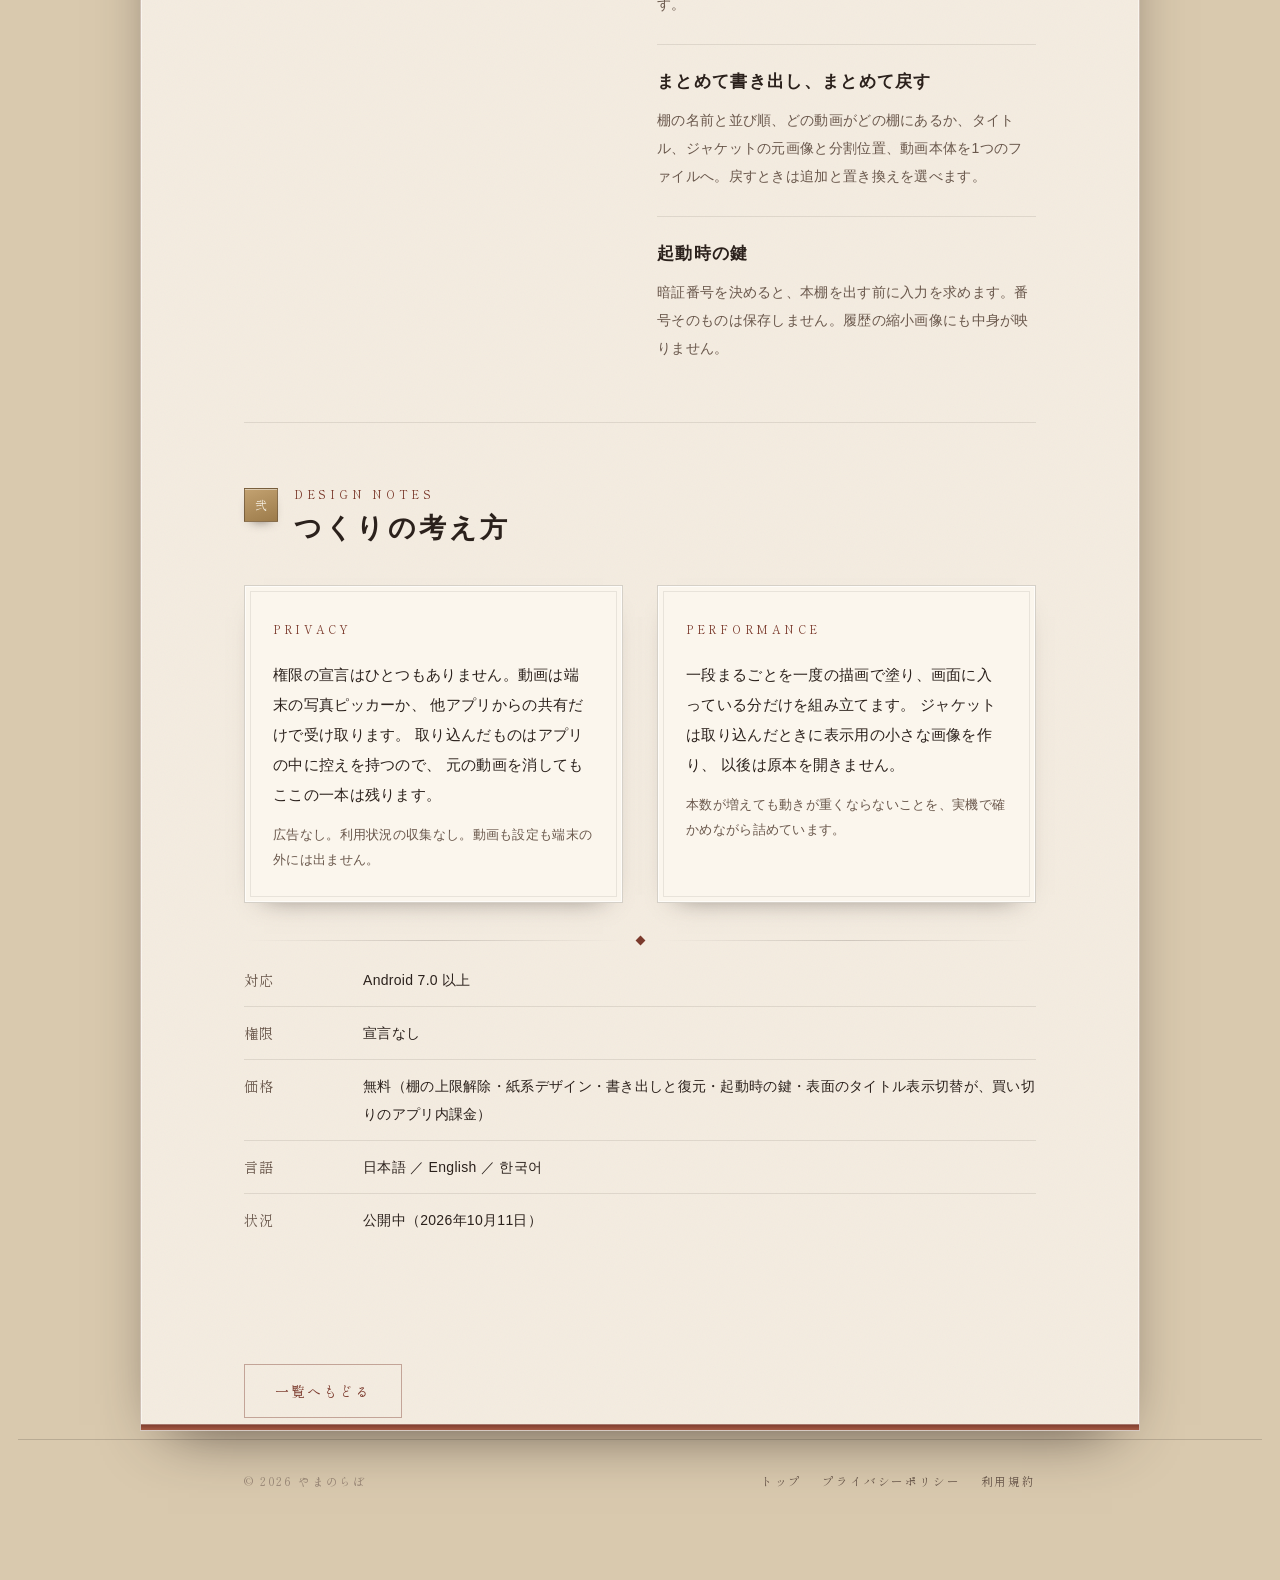
==== commit 45b604cb: "Add files via upload" ====
--- a/movie-shelf.html
+++ b/movie-shelf.html
@@ -75,11 +75,12 @@
     <nav>
       <a href="./#works">Works</a>
       <a href="privacy.html">Privacy</a>
+      <a href="terms.html">Terms</a>
     </nav>
   </header>
 
   <div class="head">
-    <span class="tag">リリース予定</span>
+    <span class="tag">公開中</span>
     <h1>MOVIE Shelf<br>~DVD Collection~</h1>
     <p class="sub">Android / Flutter</p>
     <p class="lead">
@@ -115,6 +116,10 @@
       </div>
       <div class="plank"></div>
     </div>
+
+    <p style="margin-top:34px">
+      <a class="btn ghost" href="https://play.google.com/store/apps/details?id=com.movieshelf.dvdcollection">Google Play で見る</a>
+    </p>
   </div>
 
   <!-- ===== 特長 ===== -->
@@ -211,7 +216,7 @@
       <tr><th>権限</th><td>宣言なし</td></tr>
       <tr><th>価格</th><td>無料（棚の上限解除・紙系デザイン・書き出しと復元・起動時の鍵・表面のタイトル表示切替が、買い切りのアプリ内課金）</td></tr>
       <tr><th>言語</th><td>日本語 ／ English ／ 한국어</td></tr>
-      <tr><th>状況</th><td>公開準備中</td></tr>
+      <tr><th>状況</th><td>公開中（2026年10月11日）</td></tr>
     </table>
   </section>
 
@@ -228,6 +233,7 @@
     <div class="foot-nav">
       <a href="./">トップ</a>
       <a href="privacy.html">プライバシーポリシー</a>
+      <a href="terms.html">利用規約</a>
     </div>
   </div>
 </footer>
